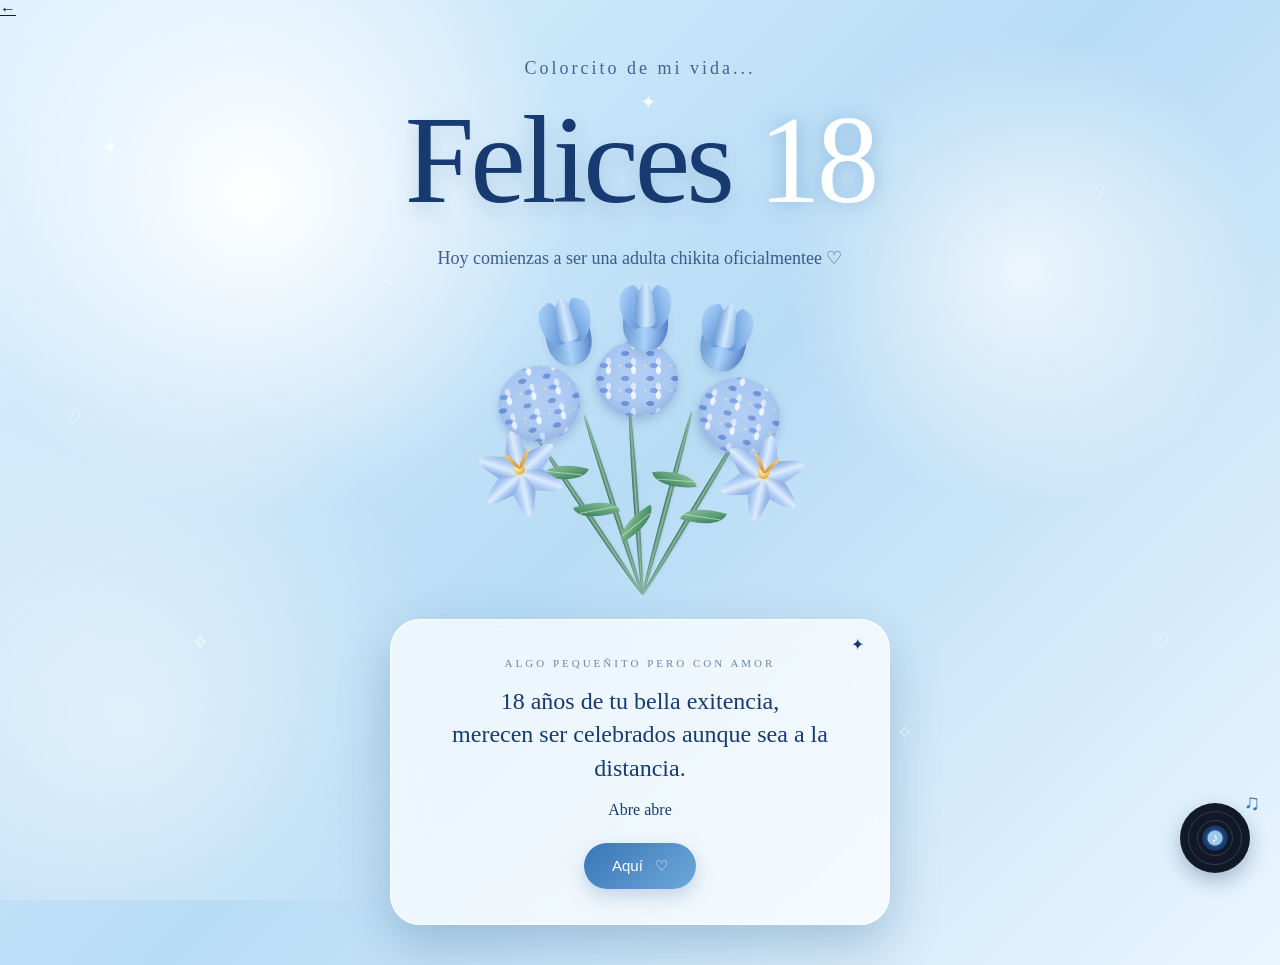
==== index.html @ 31cf6a65 "Add files via upload" ====
<!DOCTYPE html>
<html lang="es">
<head>
    <meta charset="UTF-8">
    <meta name="viewport" content="width=device-width, initial-scale=1.0">

    <title>Feliz pumpee 💙</title>

    <link rel="stylesheet" href="style.css">
</head>

<body class="pagina-inicio">

    <a href="index.html" class="boton-regresar" aria-label="Volver al inicio">
    ←
</a>

    <!-- =========================
         FONDO DECORATIVO
    ========================== -->

    <div class="fondo-brillos"></div>

    <div class="particulas">
        <span>✦</span>
        <span>♡</span>
        <span>✧</span>
        <span>♡</span>
        <span>✦</span>
        <span>·</span>
        <span>✧</span>
        <span>♡</span>
    </div>


    <!-- =========================
         CONTENIDO PRINCIPAL
    ========================== -->

    <main class="inicio-contenido">

        <p class="pequeno-texto">
            Colorcito de mi vida...
        </p>

        <h1 class="happy">
            Felices <span>18</span>
        </h1>

        <p class="subtitulo">
            Hoy comienzas a ser una adulta chikita oficialmentee ♡
        </p>


        <!-- RAMO -->

        
<div class="ramo">

    <!-- Tallos -->
    <div class="tallo tallo-1"></div>
    <div class="tallo tallo-2"></div>
    <div class="tallo tallo-3"></div>
    <div class="tallo tallo-4"></div>
    <div class="tallo tallo-5"></div>

    <!-- Hojas -->
    <div class="hoja hoja-1"></div>
    <div class="hoja hoja-2"></div>
    <div class="hoja hoja-3"></div>
    <div class="hoja hoja-4"></div>
    <div class="hoja hoja-5"></div>

    <!-- Hortensias -->
    <div class="flor hortensia h1"></div>
    <div class="flor hortensia h2"></div>
    <div class="flor hortensia h3"></div>

    <!-- Tulipanes -->
    <div class="flor tulipan t1">
        <span class="petalo"></span>
    </div>

    <div class="flor tulipan t2">
        <span class="petalo"></span>
    </div>

    <div class="flor tulipan t3">
        <span class="petalo"></span>
    </div>

    <!-- Lirios -->
    <div class="flor lirio l1">
        <span class="lirio-petalo lp1"></span>
        <span class="lirio-petalo lp2"></span>
        <span class="lirio-petalo lp3"></span>
        <span class="lirio-petalo lp4"></span>
        <span class="lirio-petalo lp5"></span>
        <span class="lirio-petalo lp6"></span>
        <span class="lirio-centro"></span>
    </div>

    <div class="flor lirio l2">
        <span class="lirio-petalo lp1"></span>
        <span class="lirio-petalo lp2"></span>
        <span class="lirio-petalo lp3"></span>
        <span class="lirio-petalo lp4"></span>
        <span class="lirio-petalo lp5"></span>
        <span class="lirio-petalo lp6"></span>
        <span class="lirio-centro"></span>
    </div>

</div>



        <!-- =========================
             MENSAJE CENTRAL
        ========================== -->

        <section class="mensaje-inicial">

            <div class="brillo-esquina">✦</div>

            <p class="mensaje-pequeno">
                Algo pequeñito pero con amor
            </p>

            <h2>
                18 años de tu bella exitencia,
                <br>
                merecen ser celebrados aunque sea a la distancia.
            </h2>

            <p>
                Abre abre
            </p>

            <button id="abrirCarta">
                Aquí
                <span>♡</span>
            </button>

        </section>

    </main>


    <!-- =========================
         DISCO DE VINILO
    ========================== -->

    <button
        id="botonMusica"
        class="vinilo"
        aria-label="Activar o desactivar música"
    >

        <div class="disco">

            <div class="surco surco-1"></div>
            <div class="surco surco-2"></div>
            <div class="surco surco-3"></div>

            <div class="centro-disco">
                <span>♪</span>
            </div>

        </div>

        <div class="nota-musical">♫</div>

    </button>


    <!-- =========================
         AUDIO
    ========================== -->

    <audio id="musica" loop>
        <source src="alanajordan-a-little-something-for-you-365065.mp3" type="audio/mpeg">
    </audio>


    <script src="script.js"></script>

</body>
</html>
---- style.css ----
/* =========================================
   CONFIGURACIÓN GENERAL
========================================= */

* {
    margin: 0;
    padding: 0;
    box-sizing: border-box;
}

html {
    scroll-behavior: smooth;
}

body {
    min-height: 100vh;
    font-family: Georgia, "Times New Roman", serif;
    overflow-x: hidden;
}


/* =========================================
   COLORES
========================================= */

:root {

    --azul-oscuro: #173b70;
    --azul: #3974b8;
    --azul-claro: #8fc4ec;
    --azul-pastel: #cfe8fa;

    --blanco: #ffffff;
    --crema: #fffaf4;

    --sombra:
        0 20px 50px rgba(25, 70, 120, 0.25);
}


/* =========================================
   PÁGINA 1
========================================= */

.pagina-inicio {

    background:
        radial-gradient(
            circle at 20% 20%,
            #ffffff 0%,
            transparent 25%
        ),
        linear-gradient(
            135deg,
            #dff2ff,
            #b8dcf5,
            #eaf6ff
        );

    color: var(--azul-oscuro);

    position: relative;
}


/* =========================================
   BRILLOS DEL FONDO
========================================= */

.fondo-brillos {

    position: fixed;

    inset: 0;

    pointer-events: none;

    background:
        radial-gradient(
            circle at 80% 30%,
            rgba(255,255,255,.7),
            transparent 20%
        ),
        radial-gradient(
            circle at 10% 80%,
            rgba(255,255,255,.5),
            transparent 25%
        );
}


/* =========================================
   PARTÍCULAS
========================================= */

.particulas span,
.estrellitas span {

    position: fixed;

    color: rgba(255,255,255,.8);

    font-size: 20px;

    animation:
        flotar 7s infinite ease-in-out;

    pointer-events: none;
}

.particulas span:nth-child(1) {
    left: 8%;
    top: 15%;
}

.particulas span:nth-child(2) {
    left: 85%;
    top: 20%;
    animation-delay: 1s;
}

.particulas span:nth-child(3) {
    left: 15%;
    top: 70%;
    animation-delay: 2s;
}

.particulas span:nth-child(4) {
    left: 90%;
    top: 70%;
    animation-delay: 3s;
}

.particulas span:nth-child(5) {
    left: 50%;
    top: 10%;
    animation-delay: 1.5s;
}

.particulas span:nth-child(6) {
    left: 30%;
    top: 30%;
    animation-delay: 2.5s;
}

.particulas span:nth-child(7) {
    left: 70%;
    top: 80%;
    animation-delay: 3.5s;
}

.particulas span:nth-child(8) {
    left: 5%;
    top: 45%;
    animation-delay: 4s;
}


@keyframes flotar {

    0%, 100% {
        transform:
            translateY(0)
            rotate(0deg);
        opacity: .3;
    }

    50% {
        transform:
            translateY(-25px)
            rotate(20deg);
        opacity: 1;
    }
}


/* =========================================
   CONTENIDO INICIAL
========================================= */

.inicio-contenido {

    min-height: 100vh;

    display: flex;

    flex-direction: column;

    align-items: center;

    justify-content: center;

    text-align: center;

    padding: 40px 20px;

    position: relative;

    z-index: 2;
}


.pequeno-texto {

    font-size: 18px;

    letter-spacing: 3px;

    opacity: .75;

    animation:
        aparecer 1s ease forwards;
}


.happy {

    margin-top: 10px;

    font-size:
        clamp(60px, 11vw, 125px);

    font-weight: normal;

    letter-spacing: -4px;

    text-shadow:
        0 8px 20px rgba(30,80,130,.18);

    animation:
        aparecer 1.2s ease forwards;
}

.happy span {

    color: #ffffff;

    text-shadow:
        0 0 20px rgba(75,140,200,.5);
}


.subtitulo {

    margin-top: 15px;

    font-size: 18px;

    opacity: .8;
}



/* =====================================
   RAMO ROMÁNTICO
===================================== */

.ramo {
    position: relative;
    width: 340px;
    height: 310px;
    margin: 20px auto;
    animation: ramo-aparece 1.5s ease both;
    isolation: isolate;
}

.flor {
    position: absolute;
    transform-origin: center bottom;
    animation: flor-movimiento 4s ease-in-out infinite;
}

/* =====================================
   TALLOS
===================================== */

.tallo {
    position: absolute;
    z-index: 0;
    width: 5px;
    height: 190px;
    left: 50%;
    bottom: 4px;
    border-radius: 100%;
    transform-origin: bottom center;
    background: linear-gradient(
        90deg,
        #35695a,
        #8bb9a0,
        #477d66
    );
    box-shadow: 1px 0 2px #285b4920;
}

.tallo-1 { transform: rotate(-34deg); }
.tallo-2 { transform: rotate(-18deg); }
.tallo-3 { transform: rotate(-4deg); }
.tallo-4 { transform: rotate(15deg); }
.tallo-5 { transform: rotate(31deg); }

/* =====================================
   HOJAS
===================================== */

.hoja {
    position: absolute;
    z-index: 1;
    width: 43px;
    height: 19px;
    background: linear-gradient(
        145deg,
        #a6d5ae,
        #4d936d 65%,
        #347252
    );
    border-radius: 100% 0 100% 0;
    box-shadow: inset 0 -2px 3px #285b4920;
}

.hoja::after {
    content: "";
    position: absolute;
    width: 85%;
    height: 1px;
    top: 50%;
    left: 4%;
    background: #d0e7bfaa;
    transform: rotate(-9deg);
}

.hoja-1 {
    left: 74px;
    top: 174px;
    transform: rotate(15deg);
}

.hoja-2 {
    left: 105px;
    top: 211px;
    transform: scaleX(-1) rotate(20deg);
}

.hoja-3 {
    left: 183px;
    top: 181px;
    transform: scaleX(-1) rotate(5deg);
}

.hoja-4 {
    left: 212px;
    top: 218px;
    transform: rotate(18deg);
}

.hoja-5 {
    left: 145px;
    top: 225px;
    transform: rotate(-30deg);
}

/* =====================================
   HORTENSIAS
   Muchas florecitas de cuatro pétalos
===================================== */

.hortensia {
    z-index: 3;
    width: 82px;
    height: 76px;
    border-radius: 50%;
    background-color: #a9c8f2;
    background-image:
        radial-gradient(ellipse at 50% 17%,
            #edf4ff 0 13%, transparent 15%),
        radial-gradient(ellipse at 83% 50%,
            #789ee5 0 13%, transparent 15%),
        radial-gradient(ellipse at 50% 83%,
            #d9e8ff 0 13%, transparent 15%),
        radial-gradient(ellipse at 17% 50%,
            #6f91d5 0 13%, transparent 15%),
        radial-gradient(circle at 50% 50%,
            #f5dfaa 0 5%, transparent 7%);
    background-size: 25px 25px;
    background-position:
        0 0, 12px 12px, 25px 0, 0 25px, 12px 12px;
    box-shadow:
        inset 0 -5px 10px #506fa333,
        0 5px 12px #526da526;
    filter: drop-shadow(0 3px 3px #38598725);
}

.hortensia::before {
    content: "";
    position: absolute;
    inset: 5px;
    border-radius: 50%;
    background: radial-gradient(
        ellipse,
        #ffffff20,
        transparent 70%
    );
}

.h1 {
    left: 36px;
    top: 76px;
    transform: rotate(-12deg);
}

.h2 {
    left: 126px;
    top: 52px;
    animation-delay: .7s;
}

.h3 {
    left: 220px;
    top: 88px;
    transform: rotate(12deg);
    animation-delay: 1.2s;
}

/* =====================================
   TULIPANES
===================================== */

.tulipan {
    z-index: 5;
    width: 45px;
    height: 59px;
    border-radius: 48% 48% 45% 45%;
    background: linear-gradient(
        90deg,
        #5487c8,
        #a9d3fa 47%,
        #628ed1
    );
    box-shadow:
        inset 5px 0 7px #ffffff35,
        inset -5px 0 7px #345d9b40,
        0 4px 8px #365b8a25;
}

.tulipan::before,
.tulipan::after {
    content: "";
    position: absolute;
    top: -5px;
    width: 25px;
    height: 42px;
    background: linear-gradient(
        135deg,
        #b8dcff,
        #6c9edc 70%
    );
    border-radius: 80% 20% 50% 50%;
}

.tulipan::before {
    left: -3px;
    transform: rotate(-24deg);
}

.tulipan::after {
    right: -3px;
    transform: scaleX(-1) rotate(-24deg);
}

.petalo {
    position: absolute;
    z-index: 2;
    width: 22px;
    height: 45px;
    top: -10px;
    left: 12px;
    background: linear-gradient(
        90deg,
        #6e9bd5,
        #d1e8ff,
        #85addf
    );
    clip-path: polygon(
        0 100%, 4% 30%, 30% 8%,
        50% 0, 75% 15%, 100% 100%
    );
    border-radius: 50% 50% 30% 30%;
}

.t1 {
    left: 82px;
    top: 17px;
    transform: rotate(-12deg);
}

.t2 {
    left: 153px;
    top: 3px;
    animation-delay: .8s;
}

.t3 {
    left: 225px;
    top: 23px;
    transform: rotate(12deg);
    animation-delay: 1.3s;
}

/* =====================================
   LIRIOS
   Seis pétalos alargados y abiertos
===================================== */

.lirio {
    z-index: 4;
    width: 84px;
    height: 84px;
    animation-duration: 4.5s;
}

.l1 {
    left: 16px;
    top: 139px;
    transform: rotate(-12deg);
}

.l2 {
    left: 242px;
    top: 143px;
    transform: rotate(12deg);
    animation-delay: 1s;
}

.lirio-petalo {
    position: absolute;
    left: 31px;
    top: 1px;
    width: 23px;
    height: 44px;
    transform-origin: 50% 100%;
    clip-path: polygon(
        50% 0, 76% 14%, 100% 57%,
        75% 88%, 50% 100%, 25% 88%,
        0 57%, 24% 14%
    );
    border-radius: 50%;
    background: linear-gradient(
        90deg,
        #759ddc,
        #dcecff 48%,
        #88afe8
    );
    box-shadow: inset 0 0 5px #ffffff65;
}

.lp1 { transform: rotate(0deg); }
.lp2 { transform: rotate(60deg); }
.lp3 { transform: rotate(120deg); }
.lp4 { transform: rotate(180deg); }
.lp5 { transform: rotate(240deg); }
.lp6 { transform: rotate(300deg); }

.lirio-centro {
    position: absolute;
    z-index: 3;
    left: 37px;
    top: 35px;
    width: 11px;
    height: 11px;
    border-radius: 50%;
    background: radial-gradient(
        circle at 35% 30%,
        #fff5c2,
        #e9b84f 65%,
        #bc8433
    );
    box-shadow: 0 0 7px #f7d98999;
}

.lirio-centro::before,
.lirio-centro::after {
    content: "";
    position: absolute;
    width: 4px;
    height: 22px;
    top: -17px;
    left: 4px;
    background: linear-gradient(
        #f2d184,
        #c99546
    );
    border-radius: 100%;
    transform: rotate(35deg);
    transform-origin: bottom;
}

.lirio-centro::after {
    transform: rotate(-35deg);
}

/* =====================================
   ANIMACIONES
===================================== */

@keyframes flor-movimiento {
    0%, 100% {
        margin-top: 0;
    }
    50% {
        margin-top: -4px;
    }
}

@keyframes ramo-aparece {
    from {
        opacity: 0;
        transform: translateY(18px) scale(.92);
    }
    to {
        opacity: 1;
        transform: translateY(0) scale(1);
    }
}

/* Adaptación para teléfonos pequeños */

@media (max-width: 360px) {
    .ramo {
        transform: scale(.88);
        transform-origin: top center;
        margin-bottom: -25px;
    }
}



/* =========================================
   MENSAJE CENTRAL
========================================= */

.mensaje-inicial {

    width:
        min(500px, 90vw);

    padding: 35px;

    background:
        rgba(255,255,255,.72);

    backdrop-filter:
        blur(15px);

    border:
        1px solid rgba(255,255,255,.8);

    border-radius: 30px;

    box-shadow:
        var(--sombra);

    position: relative;

    animation:
        tarjeta-aparece 1.5s ease;
}


.mensaje-inicial h2 {

    margin:
        12px 0;

    font-weight: normal;

    line-height: 1.4;
}


.mensaje-inicial p {

    line-height: 1.6;
}


.mensaje-pequeno {

    text-transform: uppercase;

    font-size: 11px;

    letter-spacing: 3px;

    opacity: .6;
}


.brillo-esquina {

    position: absolute;

    right: 25px;

    top: 15px;

    animation:
        brillo 2s infinite;
}


@keyframes brillo {

    0%, 100% {
        opacity: .3;
        transform: scale(.8);
    }

    50% {
        opacity: 1;
        transform: scale(1.2);
    }
}


/* =========================================
   BOTÓN
========================================= */

#abrirCarta {

    margin-top: 20px;

    border: none;

    padding:
        14px 28px;

    border-radius: 50px;

    background:
        linear-gradient(
            135deg,
            #3974b8,
            #6ea9da
        );

    color: white;

    font-size: 15px;

    cursor: pointer;

    box-shadow:
        0 8px 20px rgba(50,100,160,.25);

    transition:
        .3s ease;
}


#abrirCarta:hover {

    transform:
        translateY(-3px);

    box-shadow:
        0 12px 25px rgba(50,100,160,.35);
}


#abrirCarta span {

    margin-left: 8px;
}


/* =========================================
   VINILO
========================================= */

.vinilo {

    position: fixed;

    right: 25px;

    bottom: 25px;

    width: 75px;

    height: 75px;

    border: none;

    background: transparent;

    cursor: pointer;

    z-index: 100;
}


.disco {

    width: 70px;

    height: 70px;

    border-radius: 50%;

    background:
        radial-gradient(
            circle,
            #9ec9eb 0 7px,
            #183e70 8px 12px,
            #111827 13px 100%
        );

    box-shadow:
        0 8px 20px rgba(20,50,90,.3);

    position: relative;

    transition: .3s;
}


.surco {

    position: absolute;

    border:
        1px solid rgba(255,255,255,.15);

    border-radius: 50%;

    inset: 8px;
}

.surco-2 {
    inset: 17px;
}

.surco-3 {
    inset: 26px;
}


.centro-disco {

    position: absolute;

    inset: 0;

    display: flex;

    align-items: center;

    justify-content: center;

    color: white;

    font-size: 13px;
}


.nota-musical {

    position: absolute;

    right: -5px;

    top: -10px;

    color: var(--azul);

    font-size: 22px;

    animation:
        nota 2s infinite ease-in-out;
}


.vinilo.reproduciendo .disco {

    animation:
        girar 3s linear infinite;
}


@keyframes girar {

    from {
        transform: rotate(0deg);
    }

    to {
        transform: rotate(360deg);
    }
}


@keyframes nota {

    0%, 100% {
        transform:
            translateY(0)
            rotate(-10deg);
    }

    50% {
        transform:
            translateY(-8px)
            rotate(10deg);
    }
}


/* =========================================
   RESPONSIVE
========================================= */

@media (max-width: 600px) {

    .inicio-contenido {

        padding:
            25px 15px;
    }


    .pequeno-texto {

        font-size: 14px;
    }


    .happy {

        letter-spacing: -2px;
    }


    .subtitulo {

        font-size: 15px;

        max-width: 300px;
    }


    .ramo {

        transform:
            scale(.78);

        margin:
            -15px 0;
    }


    .mensaje-inicial {

        padding:
            28px 20px;

        border-radius: 25px;
    }


    .mensaje-inicial h2 {

        font-size: 21px;
    }


    .vinilo {

        width: 65px;

        height: 65px;

        right: 15px;

        bottom: 15px;
    }


    .disco {

        width: 60px;

        height: 60px;
    }


    .pagina-carta {

        padding:
            35px 10px 90px;
    }


    .encabezado-carta h1 {

        font-size: 48px;
    }


    .escena-carta {

        min-height: auto;

        padding:
            20px 0 40px;
    }


    .persona-css {

        transform:
            scale(.55);

        bottom: -100px;
    }


    .carta {

        width: 94vw;

        min-height: auto;

        padding:
            35px 25px;

        transform:
            rotate(-.5deg);
    }


    .carta-contenido {

        font-size: 15px;

        line-height: 1.8;
    }


    .saludo {

        font-size: 23px;
    }

}
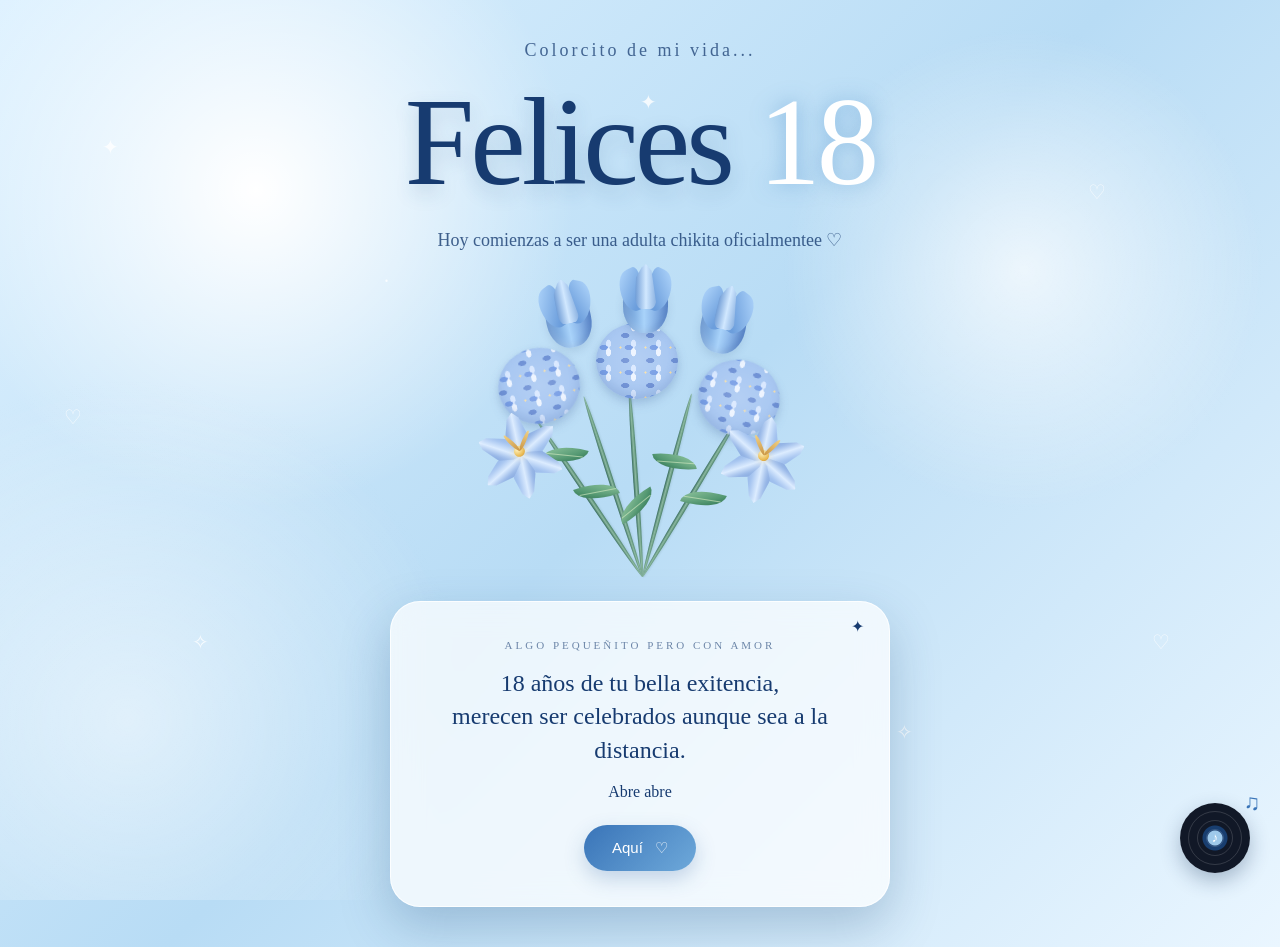
==== commit 51a42861: "Add files via upload" ====
--- a/index.html
+++ b/index.html
@@ -11,9 +11,6 @@
 
 <body class="pagina-inicio">
 
-    <a href="index.html" class="boton-regresar" aria-label="Volver al inicio">
-    ←
-</a>
 
     <!-- =========================
          FONDO DECORATIVO
